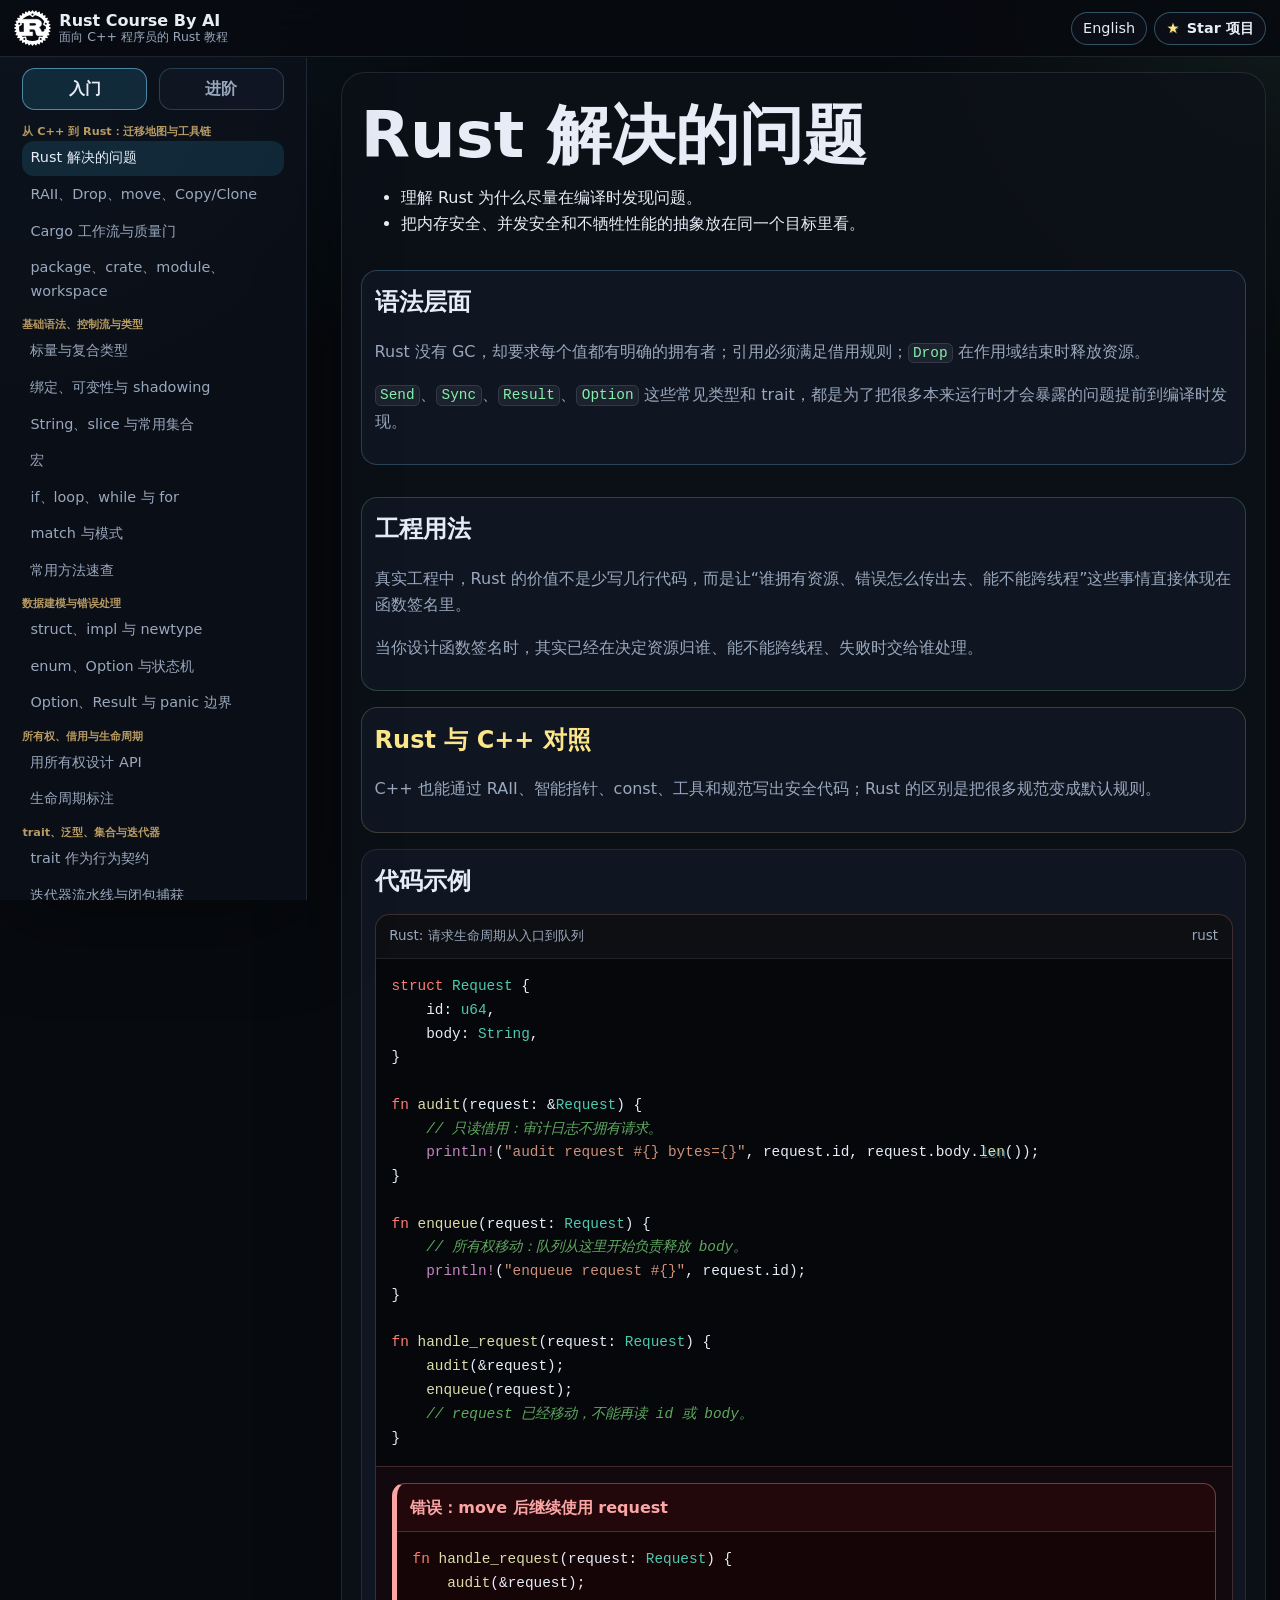
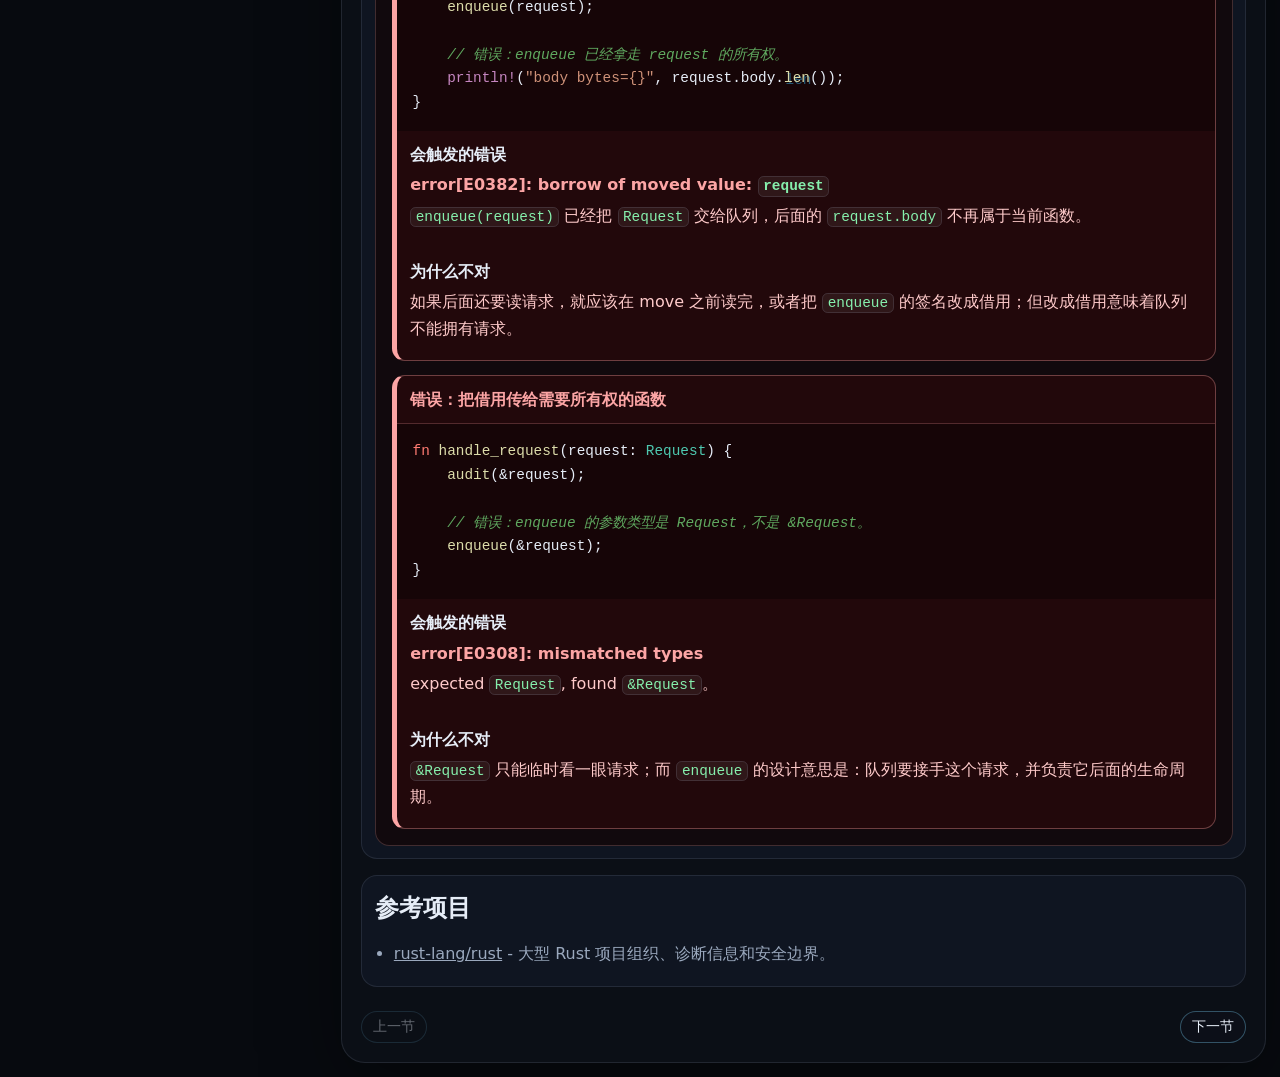
==== docs/index.html @ c112ea65 "Move control flow before method reference Co-authored-by: Copilot App <223556219+Copilot@users.norep" ====
<!doctype html>
<html lang="zh">
  <head>
    <meta charset="utf-8">
    <meta name="viewport" content="width=device-width, initial-scale=1">
    <title>Rust Course By AI - Rust for C++ Engineers</title>
    <meta name="description" content="A Rust course for C++ programmers, from syntax and mental models to real engineering practice.">
    <link rel="icon" href="assets/rust-logo-favicon.svg" type="image/svg+xml">
    <link rel="stylesheet" href="assets/styles.css?v=20260717-160400">
  </head>
  <body>
    <div class="app-shell">
      <header class="site-header">
        <a class="brand" href="#rust-vs-cpp-model" aria-label="Rust Course By AI home">
          <img class="brand-mark" src="assets/rust-logo-white.svg" alt="" aria-hidden="true">
          <span>
            <strong>Rust Course By AI</strong>
            <small id="brandSubtitle">Rust for C++ Engineers</small>
          </span>
        </a>
        <div class="header-actions">
          <button id="languageToggle" class="language-toggle" type="button">中文 / English</button>
          <a
            id="starCta"
            class="repo-link star-cta"
            href="https://github.com/DexterDreeeam/RustCourseByAi"
            target="_blank"
            rel="noreferrer"
            aria-label="Star RustCourseByAi on GitHub"
          >
            <span class="star-cta-icon" aria-hidden="true">★</span>
            <span data-star-label>Star</span>
            <span class="star-cta-count" data-star-count hidden></span>
          </a>
        </div>
      </header>

      <div class="layout">
        <aside class="sidebar" aria-label="Course navigation">
          <nav id="sidebarNav"></nav>
        </aside>

        <main class="main-content">
          <article id="courseRoot" class="lesson" aria-live="polite"></article>
        </main>
      </div>
    </div>

    <noscript>
      <div class="noscript">This tutorial needs JavaScript to render the course navigation.</div>
    </noscript>

    <script src="content/course-helpers.js?v=20260717-160400"></script>
    <script src="content/references.js?v=20260717-160400"></script>
    <script src="content/beginner/01-cpp-to-rust-map.js?v=20260717-160400"></script>
    <script src="content/beginner/02-toolchain-project-shape.js?v=20260717-160400"></script>
    <script src="content/beginner/03-syntax-values-types.js?v=20260717-160400"></script>
    <script src="content/beginner/03-control-flow-patterns.js?v=20260717-160400"></script>
    <script src="content/beginner/04-ownership-borrowing-lifetimes.js?v=20260717-160400"></script>
    <script src="content/beginner/05-data-modeling.js?v=20260717-160400"></script>
    <script src="content/beginner/06-error-boundaries.js?v=20260717-160400"></script>
    <script src="content/beginner/07-traits-generics-basic.js?v=20260717-160400"></script>
    <script src="content/beginner/08-collections-iterators-closures.js?v=20260717-160400"></script>
    <script src="content/beginner/09-modules-tests-docs.js?v=20260717-160400"></script>
    <script src="content/beginner/10-beginner-capstone.js?v=20260717-160400"></script>
    <script src="content/advanced/01-workspace-architecture.js?v=20260717-160400"></script>
    <script src="content/advanced/02-public-api-semver.js?v=20260717-160400"></script>
    <script src="content/advanced/03-advanced-traits-generics.js?v=20260717-160400"></script>
    <script src="content/advanced/04-async-runtime-boundaries.js?v=20260717-160400"></script>
    <script src="content/advanced/05-concurrency-communication.js?v=20260717-160400"></script>
    <script src="content/advanced/06-observability-errors.js?v=20260717-160400"></script>
    <script src="content/advanced/07-performance-engineering.js?v=20260717-160400"></script>
    <script src="content/advanced/08-unsafe-ffi.js?v=20260717-160400"></script>
    <script src="content/advanced/09-macros-codegen.js?v=20260717-160400"></script>
    <script src="content/advanced/10-testing-ci-release.js?v=20260717-160400"></script>
    <script src="content/advanced/11-advanced-capstone.js?v=20260717-160400"></script>
    <script src="content/course-data.js?v=20260717-160400"></script>
    <script src="assets/app.js?v=20260717-160400"></script>
  </body>
</html>
---- docs/assets/styles.css ----
:root {
  color-scheme: dark;
  --bg: #070a0f;
  --panel: #0d1119;
  --panel-strong: #121826;
  --panel-soft: #161e2d;
  --text: #e6edf7;
  --muted: #9aa8bd;
  --nav-chapter: #b89b63;
  --line: #263247;
  --accent: #7dd3fc;
  --accent-strong: #38bdf8;
  --accent-soft: rgba(56, 189, 248, 0.14);
  --green: #86efac;
  --yellow: #fde68a;
  --red: #fca5a5;
  --code: #05070b;
  --shadow: 0 24px 80px rgba(0, 0, 0, 0.35);
  --page-gutter: clamp(0.65rem, 1.1vw, 1.2rem);
  --sidebar-width: clamp(17rem, 24vw, 20rem);
  --sidebar-rail-width: var(--sidebar-width);
  --header-height: 3.65rem;
}

* {
  box-sizing: border-box;
}

html {
  scroll-behavior: smooth;
}

body {
  margin: 0;
  min-height: 100vh;
  background:
    radial-gradient(circle at top left, rgba(56, 189, 248, 0.12), transparent 30rem),
    radial-gradient(circle at top right, rgba(134, 239, 172, 0.08), transparent 26rem),
    var(--bg);
  color: var(--text);
  font-family: Inter, ui-sans-serif, system-ui, -apple-system, BlinkMacSystemFont, "Segoe UI", sans-serif;
  line-height: 1.65;
}

a {
  color: inherit;
}

.app-shell {
  min-height: 100vh;
  padding-top: var(--header-height);
  transition: padding-top 220ms ease;
}

.header-hidden .app-shell {
  padding-top: 0;
}

.site-header {
  position: fixed;
  top: 0;
  left: 0;
  right: 0;
  z-index: 20;
  display: flex;
  align-items: center;
  justify-content: space-between;
  gap: 0.75rem;
  padding: 0.62rem var(--page-gutter);
  border-bottom: 1px solid rgba(148, 163, 184, 0.16);
  background: rgba(7, 10, 15, 0.88);
  backdrop-filter: blur(16px);
  transform: translateY(0);
  transition: transform 220ms ease, opacity 220ms ease;
}

.header-hidden .site-header {
  opacity: 0;
  pointer-events: none;
  transform: translateY(-110%);
}

.brand {
  display: inline-flex;
  align-items: center;
  gap: 0.55rem;
  text-decoration: none;
}

.brand-mark {
  display: block;
  width: 2.28rem;
  height: 2.28rem;
  animation: rust-logo-spin 12s linear infinite;
  object-fit: contain;
  transform-origin: center;
}

@keyframes rust-logo-spin {
  from {
    transform: rotate(0deg);
  }

  to {
    transform: rotate(360deg);
  }
}

.brand strong,
.brand small {
  display: block;
  line-height: 1.14;
}

.brand small {
  color: var(--muted);
  font-size: 0.78rem;
}

.header-actions {
  display: flex;
  align-items: center;
  gap: 0.45rem;
}

.language-toggle,
.repo-link,
.nav-button {
  border: 1px solid rgba(125, 211, 252, 0.34);
  border-radius: 999px;
  background: rgba(13, 17, 25, 0.82);
  color: var(--text);
  cursor: pointer;
  font: inherit;
  font-size: 0.9rem;
  line-height: 1.2;
  padding: 0.42rem 0.7rem;
  text-decoration: none;
  transition: border-color 160ms ease, background 160ms ease, transform 160ms ease;
}

.star-cta {
  display: inline-flex;
  align-items: center;
  gap: 0.45rem;
  font-weight: 800;
}

.star-cta-icon {
  color: var(--yellow);
  line-height: 1;
  text-shadow: 1px 1px 0 rgba(253, 230, 138, 0.26);
}

.star-cta-count {
  border-left: 1px solid rgba(148, 163, 184, 0.22);
  color: var(--yellow);
  font-variant-numeric: tabular-nums;
  margin-left: 0.1rem;
  padding-left: 0.45rem;
}

.star-cta-acknowledged {
  border-color: rgba(134, 239, 172, 0.45);
  background: rgba(134, 239, 172, 0.1);
}

.language-toggle:hover,
.repo-link:hover,
.nav-button:hover {
  border-color: var(--accent);
  background: var(--accent-soft);
  transform: translateY(-1px);
}

.layout {
  display: grid;
  grid-template-columns: var(--sidebar-rail-width) minmax(0, 1fr);
  gap: clamp(0.75rem, 2vw, 1.25rem);
  padding: var(--page-gutter);
}

.sidebar {
  position: fixed;
  top: var(--header-height);
  bottom: 0;
  left: 0;
  z-index: 10;
  width: var(--sidebar-rail-width);
  max-height: none;
  overflow: auto;
  scrollbar-gutter: stable both-edges;
  scrollbar-width: thin;
  scrollbar-color: rgba(148, 163, 184, 0.35) transparent;
  border: 1px solid rgba(148, 163, 184, 0.16);
  border-top: 0;
  border-bottom: 0;
  border-left: 0;
  border-radius: 0;
  background: rgba(13, 17, 25, 0.76);
  box-shadow: var(--shadow);
  padding: clamp(0.56rem, 0.75vw, 0.8rem) 0.78rem 0.9rem;
  transition: top 220ms ease;
}

.sidebar::-webkit-scrollbar {
  width: 8px;
}

.sidebar::-webkit-scrollbar-track {
  background: transparent;
}

.sidebar::-webkit-scrollbar-thumb {
  background: rgba(148, 163, 184, 0.35);
  border-radius: 999px;
}

.sidebar::-webkit-scrollbar-thumb:hover {
  background: rgba(148, 163, 184, 0.55);
}

.header-hidden .sidebar {
  top: 0;
}

.part-tabs {
  display: grid;
  grid-template-columns: repeat(2, minmax(0, 1fr));
  gap: 0.75rem;
  margin-bottom: 0.95rem;
}

.part-tab {
  border: 1px solid rgba(125, 211, 252, 0.22);
  border-radius: 0.8rem;
  background: rgba(18, 24, 38, 0.76);
  color: var(--muted);
  cursor: pointer;
  font: inherit;
  font-weight: 800;
  padding: 0.42rem 0.55rem;
}

.part-tab:hover,
.part-tab.active {
  border-color: rgba(125, 211, 252, 0.55);
  background: var(--accent-soft);
  color: var(--text);
}

.nav-part {
  margin-bottom: 1rem;
}

.nav-chapter-title {
  color: var(--nav-chapter);
  font-size: 0.7rem;
  font-weight: 700;
  line-height: 1.2;
  margin: 0.55rem 0 0.15rem;
}

.nav-section {
  display: block;
  width: 100%;
  border: 0;
  border-radius: 0.75rem;
  background: transparent;
  color: var(--muted);
  cursor: pointer;
  font: inherit;
  font-size: 0.9rem;
  margin: 0.1rem 0;
  padding: 0.35rem 0.5rem;
  text-align: left;
}

.nav-section:hover,
.nav-section.active {
  background: var(--accent-soft);
  color: var(--text);
}

.main-content {
  grid-column: 2;
  min-width: 0;
}

.lesson {
  border: 1px solid rgba(148, 163, 184, 0.16);
  border-radius: 1.5rem;
  background: rgba(13, 17, 25, 0.78);
  box-shadow: var(--shadow);
}

.lesson h1 {
  font-size: clamp(2rem, 5vw, 4rem);
  line-height: 1.05;
  margin: 0.6rem 0 1rem;
}

.lesson p {
  color: var(--muted);
}

.content-card,
.comparison-card,
.examples,
.references {
  border: 1px solid rgba(148, 163, 184, 0.15);
  border-radius: 1rem;
  background: rgba(18, 24, 38, 0.76);
}

.lesson {
  padding: clamp(0.85rem, 1.45vw, 1.35rem);
}

.lesson-grid {
  display: grid;
  grid-template-columns: repeat(auto-fit, minmax(min(100%, 32rem), 1fr));
  gap: 1rem;
}

.content-card,
.comparison-card,
.examples,
.references {
  margin-top: 1rem;
  padding: 0.8rem;
}

.content-card h2,
.comparison-card h2,
.examples h2,
.references h2 {
  margin: 0 0 0.75rem;
}

.content-card.syntax {
  border-color: rgba(125, 211, 252, 0.24);
}

.content-card.engineering {
  border-color: rgba(134, 239, 172, 0.22);
}

.comparison-card {
  border-color: rgba(253, 230, 138, 0.2);
}

.comparison-card h2 {
  color: var(--yellow);
}

.content-card ul,
.references ul {
  margin: 0;
  padding-left: 1.2rem;
}

.content-card li,
.references li {
  color: var(--muted);
  margin: 0.35rem 0;
}

.examples-grid {
  display: grid;
  gap: 1rem;
}

.explanation-card {
  border: 1px solid rgba(125, 211, 252, 0.18);
  border-radius: 0.9rem;
  background: rgba(18, 24, 38, 0.64);
  padding: 0.75rem;
}

.explanation-card h3 {
  color: var(--accent);
  margin: 0 0 0.7rem;
}

.explanation-card p {
  margin: 0.45rem 0;
}

.example-diagram {
  border: 1px solid rgba(148, 163, 184, 0.16);
  border-radius: 0.75rem;
  background: var(--code);
  color: var(--text);
  margin-top: 0.9rem;
}

.file-tree-card {
  grid-column: 1 / -1;
}

.file-tree-panel {
  overflow: hidden;
  border: 1px solid rgba(148, 163, 184, 0.16);
  border-radius: 0.7rem;
  background: rgba(5, 7, 11, 0.46);
  margin-top: 0.65rem;
}

.file-tree-root {
  display: flex;
  align-items: center;
  gap: 0.55rem;
  border-bottom: 1px solid rgba(148, 163, 184, 0.14);
  background: rgba(2, 6, 23, 0.32);
  padding: 0.34rem 0.55rem;
}

.file-tree-root-icon,
.file-tree-dir .file-tree-badge,
.file-tree-file .file-tree-badge {
  display: inline-flex;
  align-items: center;
  justify-content: center;
}

.file-tree-root-icon {
  width: 0.58rem;
  height: 0.58rem;
  border: 1px solid var(--accent);
  border-radius: 0.18rem;
}

.file-tree-list {
  display: grid;
  margin: 0;
  padding: 0.18rem 0.45rem;
}

.file-tree-item {
  display: flex;
  align-items: center;
  border-bottom: 1px solid rgba(148, 163, 184, 0.08);
  border-radius: 0.35rem;
  outline: none;
  padding: 0.16rem 0.18rem 0.16rem calc(0.18rem + var(--tree-indent, 0rem));
}

.file-tree-item:hover,
.file-tree-item:focus-visible {
  background: rgba(125, 211, 252, 0.06);
}

.file-tree-node {
  display: inline-flex;
  align-items: center;
  gap: 0.55rem;
  min-width: 0;
}

.file-tree-badge {
  min-width: 2.35rem;
  border: 1px solid rgba(148, 163, 184, 0.2);
  border-radius: 0.35rem;
  color: var(--muted);
  font-size: 0.58rem;
  font-weight: 900;
  letter-spacing: 0.06em;
  padding: 0.08rem 0.3rem;
  text-transform: uppercase;
}

.file-tree-dir .file-tree-badge {
  border-color: rgba(253, 230, 138, 0.34);
  color: var(--yellow);
}

.file-tree-dir code {
  color: var(--yellow);
}

.file-tree-file .file-tree-badge {
  border-color: rgba(134, 239, 172, 0.22);
  color: var(--green);
}

.file-tree-file code {
  color: var(--green);
}

.file-tree-tooltip {
  position: fixed;
  z-index: 1200;
  max-width: min(30rem, calc(100vw - 1rem));
  border: 1px solid rgba(125, 211, 252, 0.28);
  border-radius: 0.7rem;
  background: var(--panel-strong);
  box-shadow: 0 18px 48px rgba(0, 0, 0, 0.5);
  padding: 0.65rem 0.75rem;
  color: var(--text);
  font-size: 0.84rem;
  line-height: 1.55;
  pointer-events: none;
}

.file-tree-tooltip[hidden] {
  display: none;
}

.file-tree-tooltip code {
  border: 1px solid rgba(148, 163, 184, 0.18);
  border-radius: 0.35rem;
  background: rgba(255, 255, 255, 0.06);
  color: var(--green);
  padding: 0.08rem 0.28rem;
}

.table-card {
  grid-column: 1 / -1;
}

.table-scroll {
  overflow-x: auto;
  margin-top: 0.8rem;
}

.table-search {
  display: grid;
  gap: 0.4rem;
  color: var(--muted);
  font-size: 0.9rem;
  margin: 0.4rem 0 0.8rem;
}

.table-search-input {
  width: min(100%, 32rem);
  border: 1px solid rgba(125, 211, 252, 0.34);
  border-radius: 999px;
  background: rgba(5, 7, 11, 0.72);
  color: var(--text);
  font: inherit;
  padding: 0.65rem 0.9rem;
}

.table-search-input:focus {
  border-color: var(--accent);
  outline: 2px solid rgba(125, 211, 252, 0.2);
}

.compare-table {
  width: 100%;
  border-collapse: collapse;
  font-size: 0.9rem;
}

.searchable-table {
  min-width: 70rem;
}

.method-search-results,
.method-table-groups {
  display: grid;
  gap: 1rem;
}

.method-search-results[hidden],
.method-table-groups[hidden] {
  display: none;
}

.method-search-results h4,
.method-table-group h4 {
  color: var(--accent);
  margin: 0.2rem 0 0.4rem;
}

.method-table-group {
  border-top: 1px solid rgba(148, 163, 184, 0.16);
  padding-top: 0.9rem;
}

.method-result-table,
.method-group-table {
  min-width: 52rem;
}

.compare-table th,
.compare-table td {
  border: 1px solid rgba(148, 163, 184, 0.18);
  padding: 0.5rem 0.7rem;
  text-align: left;
  vertical-align: top;
}

.source-summary-row {
  cursor: pointer;
}

.source-summary-row:hover {
  background: rgba(125, 211, 252, 0.08);
}

.source-toggle {
  border: 0;
  background: transparent;
  color: var(--accent);
  cursor: pointer;
  font: inherit;
  font-weight: 800;
  padding: 0;
  text-align: left;
}

.source-toggle::before {
  content: "▸";
  display: inline-block;
  margin-right: 0.4rem;
  transition: transform 140ms ease;
}

.source-summary-row[aria-expanded="true"] .source-toggle::before {
  transform: rotate(90deg);
}

.source-code-row pre {
  margin: 0;
  max-height: min(62vh, 42rem);
}

.compare-table thead th {
  background: rgba(56, 189, 248, 0.1);
  color: var(--text);
  font-weight: 700;
}

.compare-table tbody tr:nth-child(even) {
  background: rgba(148, 163, 184, 0.05);
}

.compare-table tr[hidden] {
  display: none;
}

.compare-table code {
  white-space: nowrap;
}

.compare-table .source-code-row code {
  display: block;
  white-space: pre;
}

.method-signature-code {
  color: var(--text);
}

.code-card {
  overflow: hidden;
  border: 1px solid rgba(148, 163, 184, 0.16);
  border-radius: 0.9rem;
  background: var(--code);
}

.code-card.has-mistakes {
  border-color: rgba(252, 165, 165, 0.24);
}

.code-header {
  display: flex;
  justify-content: space-between;
  gap: 1rem;
  border-bottom: 1px solid rgba(148, 163, 184, 0.14);
  background: rgba(255, 255, 255, 0.03);
  color: var(--muted);
  font-size: 0.84rem;
  padding: 0.65rem 0.85rem;
}

pre {
  margin: 0;
  overflow: auto;
  padding: 1rem;
}

.mistake-list {
  display: grid;
  gap: 0.9rem;
  border-top: 1px solid rgba(252, 165, 165, 0.2);
  background: rgba(127, 29, 29, 0.1);
  padding: 1rem;
}

.mistake-card {
  overflow: hidden;
  border: 1px solid rgba(252, 165, 165, 0.35);
  border-left: 0.35rem solid var(--red);
  border-radius: 0.8rem;
  background: rgba(69, 10, 10, 0.34);
}

.mistake-title {
  border-bottom: 1px solid rgba(252, 165, 165, 0.22);
  color: var(--red);
  font-weight: 800;
  padding: 0.65rem 0.85rem;
}

.mistake-code {
  background: rgba(0, 0, 0, 0.34);
}

.mistake-detail {
  padding: 0 0.85rem 0.85rem;
}

.mistake-detail strong {
  display: block;
  color: var(--text);
  margin: 0.7rem 0 0.25rem;
}

.mistake-detail p {
  color: #fecaca;
  margin: 0.25rem 0;
}

.mistake-error p:first-of-type {
  color: var(--red);
  font-weight: 800;
}

code {
  font-family: "Cascadia Code", "SFMono-Regular", Consolas, "Liberation Mono", "Microsoft YaHei", "PingFang SC", "Hiragino Sans GB", "Noto Sans CJK SC", "Noto Sans SC", monospace;
  font-size: 0.9rem;
}

.tok-comment {
  color: #5fa85f;
  font-style: italic;
}

.tok-keyword {
  color: #ff7b72;
}

.tok-type {
  color: #4ec9b0;
}

.tok-fn {
  color: #dcdcaa;
}

.method-ref {
  border-radius: 0.25rem;
  cursor: help;
  text-shadow: 1.5px 1.5px 0 rgba(56, 189, 248, 0.45);
  transition: text-shadow 140ms ease, background 140ms ease, box-shadow 140ms ease;
}

.ident-highlight {
  border-radius: 0.2rem;
  background: rgba(125, 211, 252, 0.2);
  box-shadow: 0 0 0 1px rgba(125, 211, 252, 0.25);
}

.method-ref:hover,
.method-ref:focus-visible {
  background: rgba(56, 189, 248, 0.14);
  box-shadow: 0 0 0 0.12rem rgba(56, 189, 248, 0.22);
  text-shadow: 1px 1px 0 rgba(56, 189, 248, 0.3);
  outline: none;
}

.method-tooltip {
  position: fixed;
  z-index: 1200;
  max-width: min(28rem, calc(100vw - 1rem));
  border: 1px solid rgba(125, 211, 252, 0.28);
  border-radius: 0.7rem;
  background: var(--panel-strong);
  box-shadow: 0 18px 48px rgba(0, 0, 0, 0.5);
  padding: 0.7rem 0.8rem;
  color: var(--text);
  font-size: 0.84rem;
  line-height: 1.55;
  pointer-events: none;
}

.method-tooltip[hidden] {
  display: none;
}

.method-tooltip-item {
  display: flex;
  flex-direction: column;
  gap: 0.2rem;
}

.method-tooltip-item + .method-tooltip-item {
  margin-top: 0.6rem;
  padding-top: 0.6rem;
  border-top: 1px solid rgba(148, 163, 184, 0.18);
}

.method-tooltip-sig {
  display: block;
  white-space: pre-wrap;
  word-break: break-word;
}

.method-tooltip-group {
  font-size: 0.72rem;
  font-weight: 800;
  letter-spacing: 0.05em;
  text-transform: uppercase;
  color: var(--accent);
}

.method-tooltip-note {
  color: var(--muted);
}

.tok-macro {
  color: #c586c0;
}

.tok-string {
  color: #ce9178;
}

.tok-number {
  color: #b5cea8;
}

.tok-lifetime {
  color: #ffa657;
}

.tok-literal {
  color: #569cd6;
}

.tok-attribute {
  color: #9aa8bd;
}

p code,
li code {
  border: 1px solid rgba(148, 163, 184, 0.18);
  border-radius: 0.35rem;
  background: rgba(255, 255, 255, 0.06);
  color: var(--green);
  padding: 0.08rem 0.28rem;
}

.lesson-footer {
  display: flex;
  justify-content: space-between;
  gap: 1rem;
  margin-top: 1.5rem;
}

.nav-button[disabled] {
  cursor: not-allowed;
  opacity: 0.4;
  transform: none;
}

.noscript {
  background: var(--red);
  color: #1f0a0a;
  padding: 1rem;
}

@media (max-width: 980px) {
  .layout {
    grid-template-columns: 1fr;
  }

  .sidebar {
    position: static;
    width: auto;
    max-height: none;
  }

  .main-content {
    grid-column: auto;
  }

  .lesson-grid {
    grid-template-columns: 1fr;
  }
}

@media (max-width: 640px) {
  .site-header {
    align-items: flex-start;
    flex-direction: column;
  }

  .header-actions,
  .lesson-footer {
    width: 100%;
  }

  .language-toggle,
  .repo-link,
  .nav-button {
    justify-content: center;
    text-align: center;
    flex: 1;
  }

  .file-tree-item {
    display: flex;
  }
}
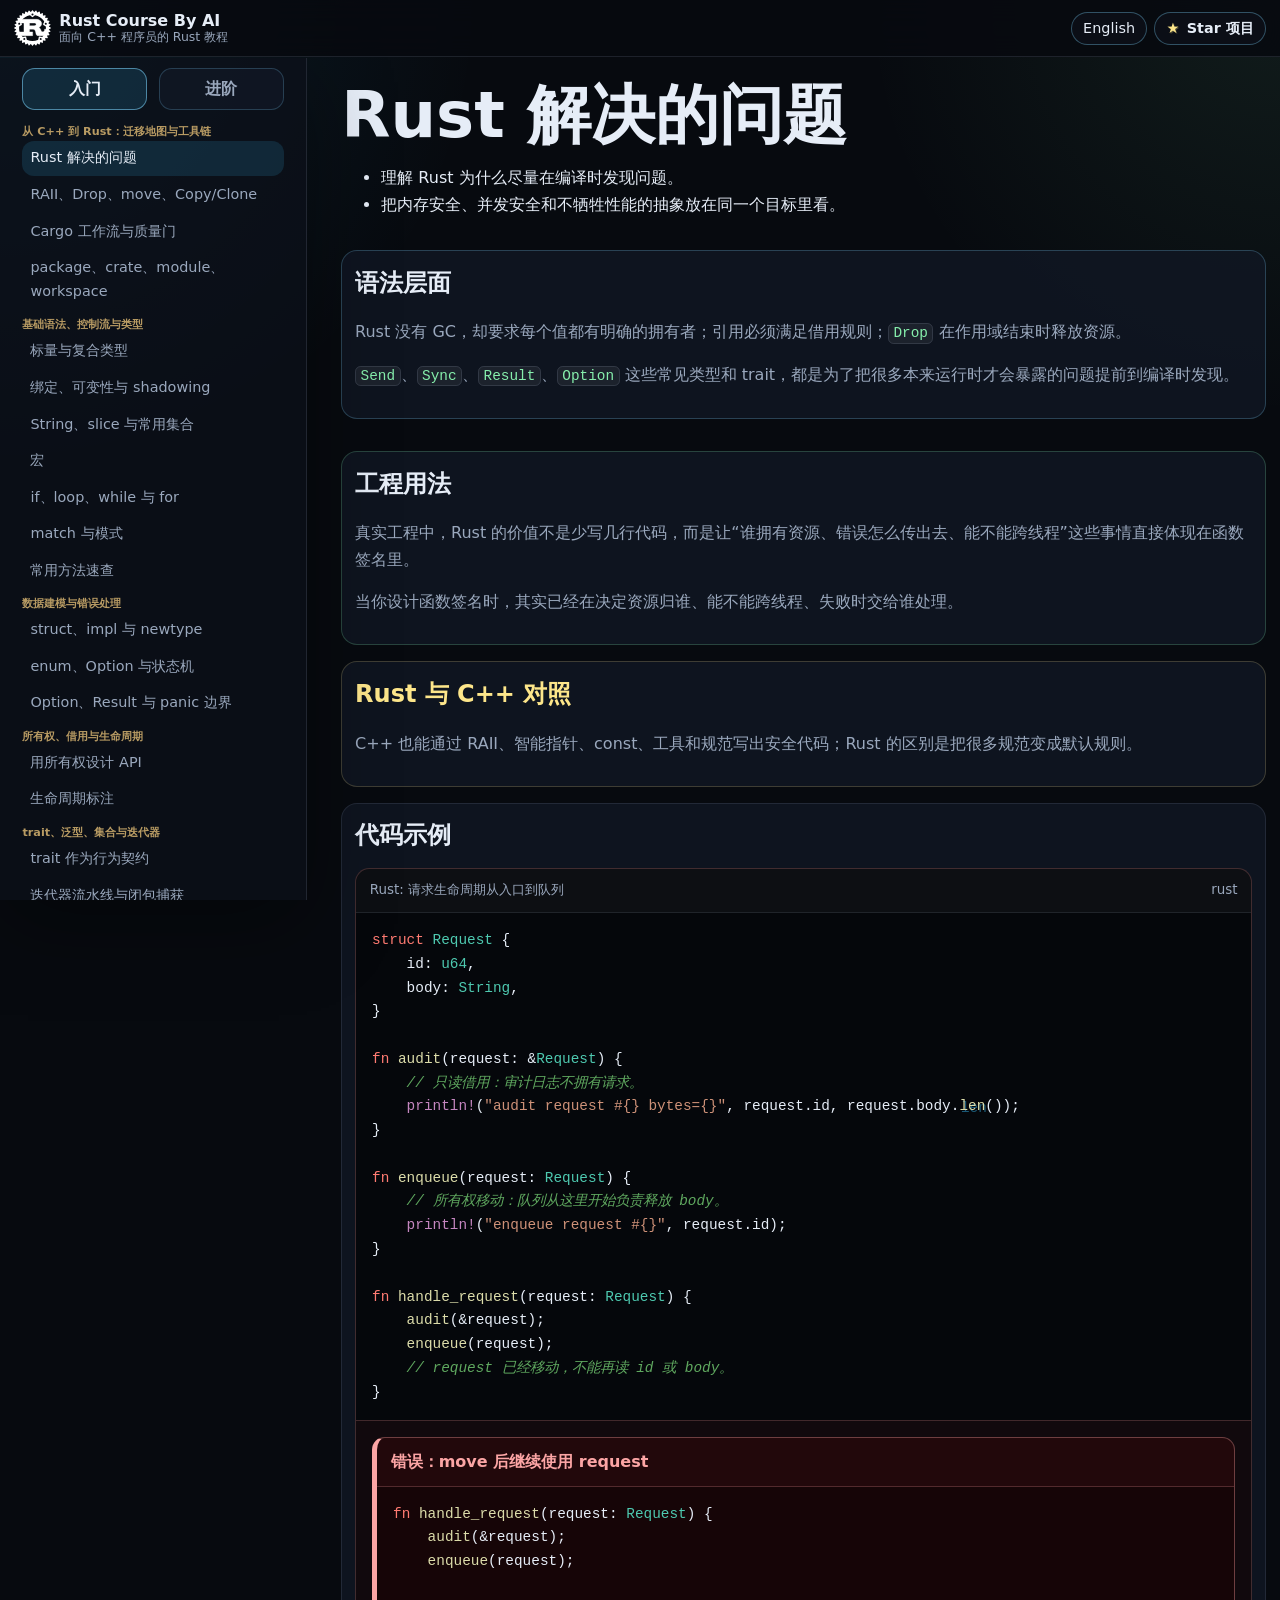
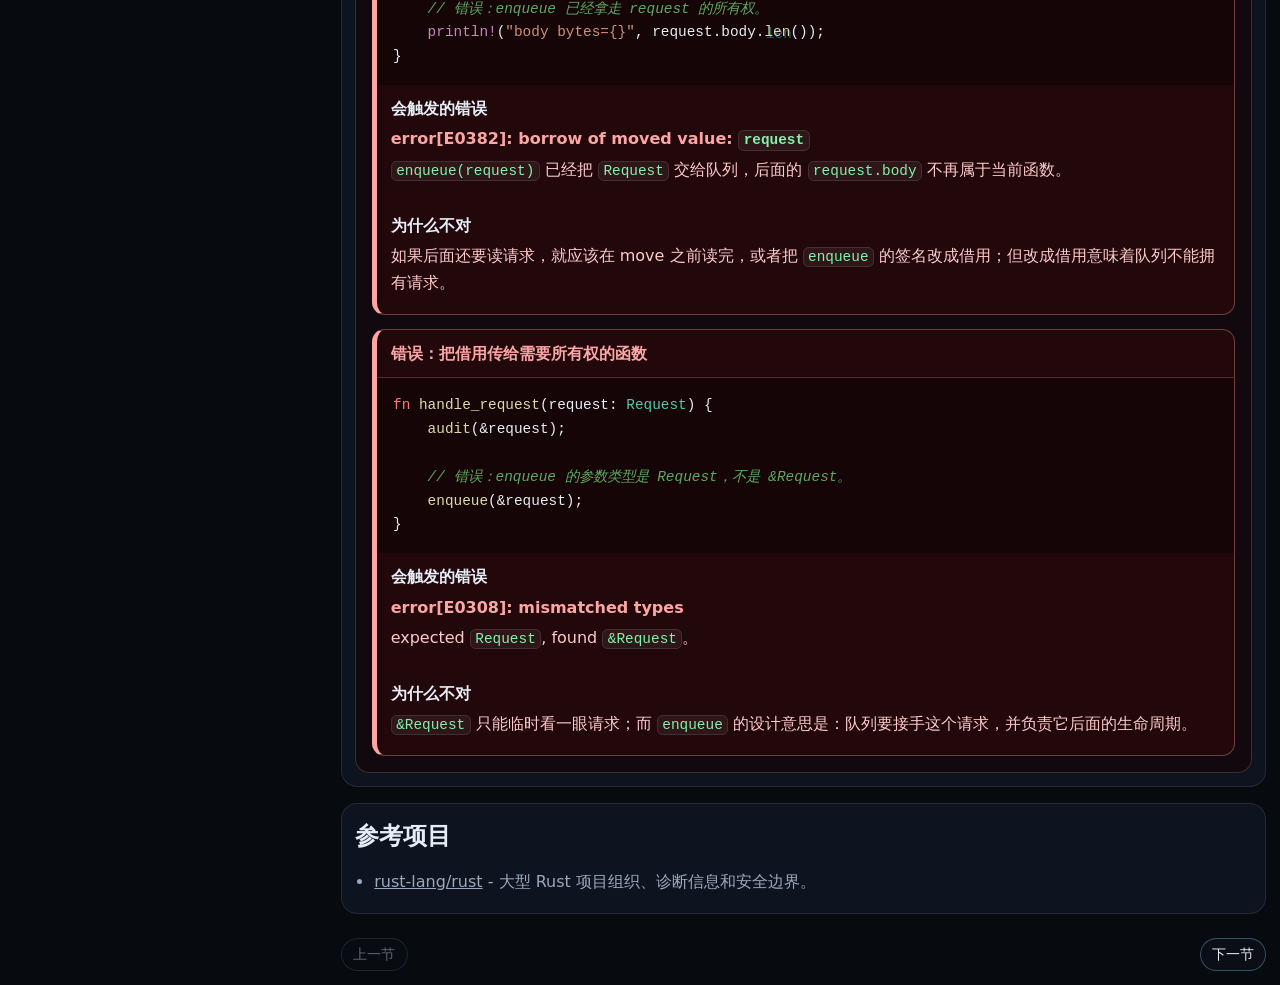
==== commit d72fb3a5: "Remove main content outer frame Co-authored-by: Copilot App <223556219+Copilot@users.noreply.github." ====
--- a/docs/index.html
+++ b/docs/index.html
@@ -6,7 +6,7 @@
     <title>Rust Course By AI - Rust for C++ Engineers</title>
     <meta name="description" content="A Rust course for C++ programmers, from syntax and mental models to real engineering practice.">
     <link rel="icon" href="assets/rust-logo-favicon.svg" type="image/svg+xml">
-    <link rel="stylesheet" href="assets/styles.css?v=20260717-160400">
+    <link rel="stylesheet" href="assets/styles.css?v=20260718-150700">
   </head>
   <body>
     <div class="app-shell">
@@ -50,31 +50,31 @@
       <div class="noscript">This tutorial needs JavaScript to render the course navigation.</div>
     </noscript>
 
-    <script src="content/course-helpers.js?v=20260717-160400"></script>
-    <script src="content/references.js?v=20260717-160400"></script>
-    <script src="content/beginner/01-cpp-to-rust-map.js?v=20260717-160400"></script>
-    <script src="content/beginner/02-toolchain-project-shape.js?v=20260717-160400"></script>
-    <script src="content/beginner/03-syntax-values-types.js?v=20260717-160400"></script>
-    <script src="content/beginner/03-control-flow-patterns.js?v=20260717-160400"></script>
-    <script src="content/beginner/04-ownership-borrowing-lifetimes.js?v=20260717-160400"></script>
-    <script src="content/beginner/05-data-modeling.js?v=20260717-160400"></script>
-    <script src="content/beginner/06-error-boundaries.js?v=20260717-160400"></script>
-    <script src="content/beginner/07-traits-generics-basic.js?v=20260717-160400"></script>
-    <script src="content/beginner/08-collections-iterators-closures.js?v=20260717-160400"></script>
-    <script src="content/beginner/09-modules-tests-docs.js?v=20260717-160400"></script>
-    <script src="content/beginner/10-beginner-capstone.js?v=20260717-160400"></script>
-    <script src="content/advanced/01-workspace-architecture.js?v=20260717-160400"></script>
-    <script src="content/advanced/02-public-api-semver.js?v=20260717-160400"></script>
-    <script src="content/advanced/03-advanced-traits-generics.js?v=20260717-160400"></script>
-    <script src="content/advanced/04-async-runtime-boundaries.js?v=20260717-160400"></script>
-    <script src="content/advanced/05-concurrency-communication.js?v=20260717-160400"></script>
-    <script src="content/advanced/06-observability-errors.js?v=20260717-160400"></script>
-    <script src="content/advanced/07-performance-engineering.js?v=20260717-160400"></script>
-    <script src="content/advanced/08-unsafe-ffi.js?v=20260717-160400"></script>
-    <script src="content/advanced/09-macros-codegen.js?v=20260717-160400"></script>
-    <script src="content/advanced/10-testing-ci-release.js?v=20260717-160400"></script>
-    <script src="content/advanced/11-advanced-capstone.js?v=20260717-160400"></script>
-    <script src="content/course-data.js?v=20260717-160400"></script>
-    <script src="assets/app.js?v=20260717-160400"></script>
+    <script src="content/course-helpers.js?v=20260718-150700"></script>
+    <script src="content/references.js?v=20260718-150700"></script>
+    <script src="content/beginner/01-cpp-to-rust-map.js?v=20260718-150700"></script>
+    <script src="content/beginner/02-toolchain-project-shape.js?v=20260718-150700"></script>
+    <script src="content/beginner/03-syntax-values-types.js?v=20260718-150700"></script>
+    <script src="content/beginner/03-control-flow-patterns.js?v=20260718-150700"></script>
+    <script src="content/beginner/04-ownership-borrowing-lifetimes.js?v=20260718-150700"></script>
+    <script src="content/beginner/05-data-modeling.js?v=20260718-150700"></script>
+    <script src="content/beginner/06-error-boundaries.js?v=20260718-150700"></script>
+    <script src="content/beginner/07-traits-generics-basic.js?v=20260718-150700"></script>
+    <script src="content/beginner/08-collections-iterators-closures.js?v=20260718-150700"></script>
+    <script src="content/beginner/09-modules-tests-docs.js?v=20260718-150700"></script>
+    <script src="content/beginner/10-beginner-capstone.js?v=20260718-150700"></script>
+    <script src="content/advanced/01-workspace-architecture.js?v=20260718-150700"></script>
+    <script src="content/advanced/02-public-api-semver.js?v=20260718-150700"></script>
+    <script src="content/advanced/03-advanced-traits-generics.js?v=20260718-150700"></script>
+    <script src="content/advanced/04-async-runtime-boundaries.js?v=20260718-150700"></script>
+    <script src="content/advanced/05-concurrency-communication.js?v=20260718-150700"></script>
+    <script src="content/advanced/06-observability-errors.js?v=20260718-150700"></script>
+    <script src="content/advanced/07-performance-engineering.js?v=20260718-150700"></script>
+    <script src="content/advanced/08-unsafe-ffi.js?v=20260718-150700"></script>
+    <script src="content/advanced/09-macros-codegen.js?v=20260718-150700"></script>
+    <script src="content/advanced/10-testing-ci-release.js?v=20260718-150700"></script>
+    <script src="content/advanced/11-advanced-capstone.js?v=20260718-150700"></script>
+    <script src="content/course-data.js?v=20260718-150700"></script>
+    <script src="assets/app.js?v=20260718-150700"></script>
   </body>
 </html>
--- a/docs/assets/styles.css
+++ b/docs/assets/styles.css
@@ -288,10 +288,7 @@
 }
 
 .lesson {
-  border: 1px solid rgba(148, 163, 184, 0.16);
-  border-radius: 1.5rem;
-  background: rgba(13, 17, 25, 0.78);
-  box-shadow: var(--shadow);
+  background: transparent;
 }
 
 .lesson h1 {
@@ -314,7 +311,7 @@
 }
 
 .lesson {
-  padding: clamp(0.85rem, 1.45vw, 1.35rem);
+  padding: 0;
 }
 
 .lesson-grid {
@@ -731,7 +728,9 @@
 
 code {
   font-family: "Cascadia Code", "SFMono-Regular", Consolas, "Liberation Mono", "Microsoft YaHei", "PingFang SC", "Hiragino Sans GB", "Noto Sans CJK SC", "Noto Sans SC", monospace;
+  font-feature-settings: "liga" 0, "calt" 0;
   font-size: 0.9rem;
+  font-variant-ligatures: none;
 }
 
 .tok-comment {
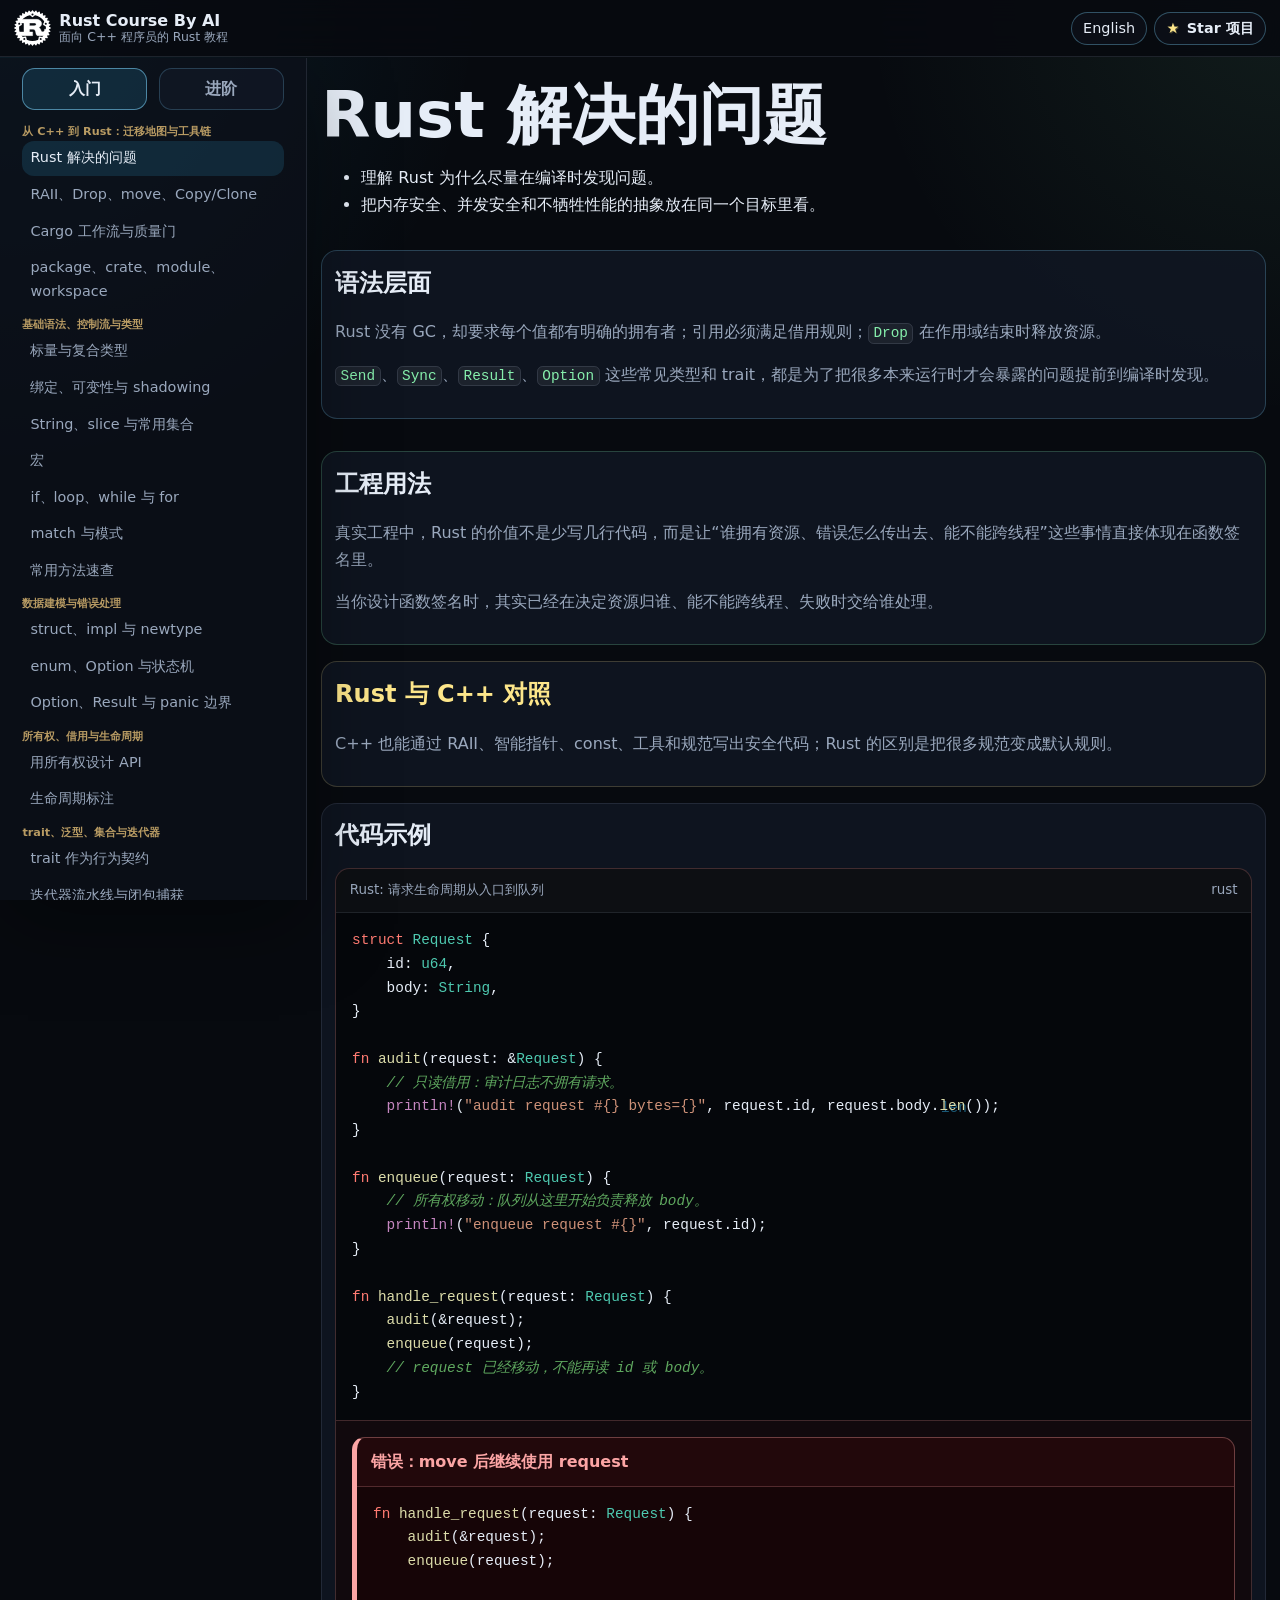
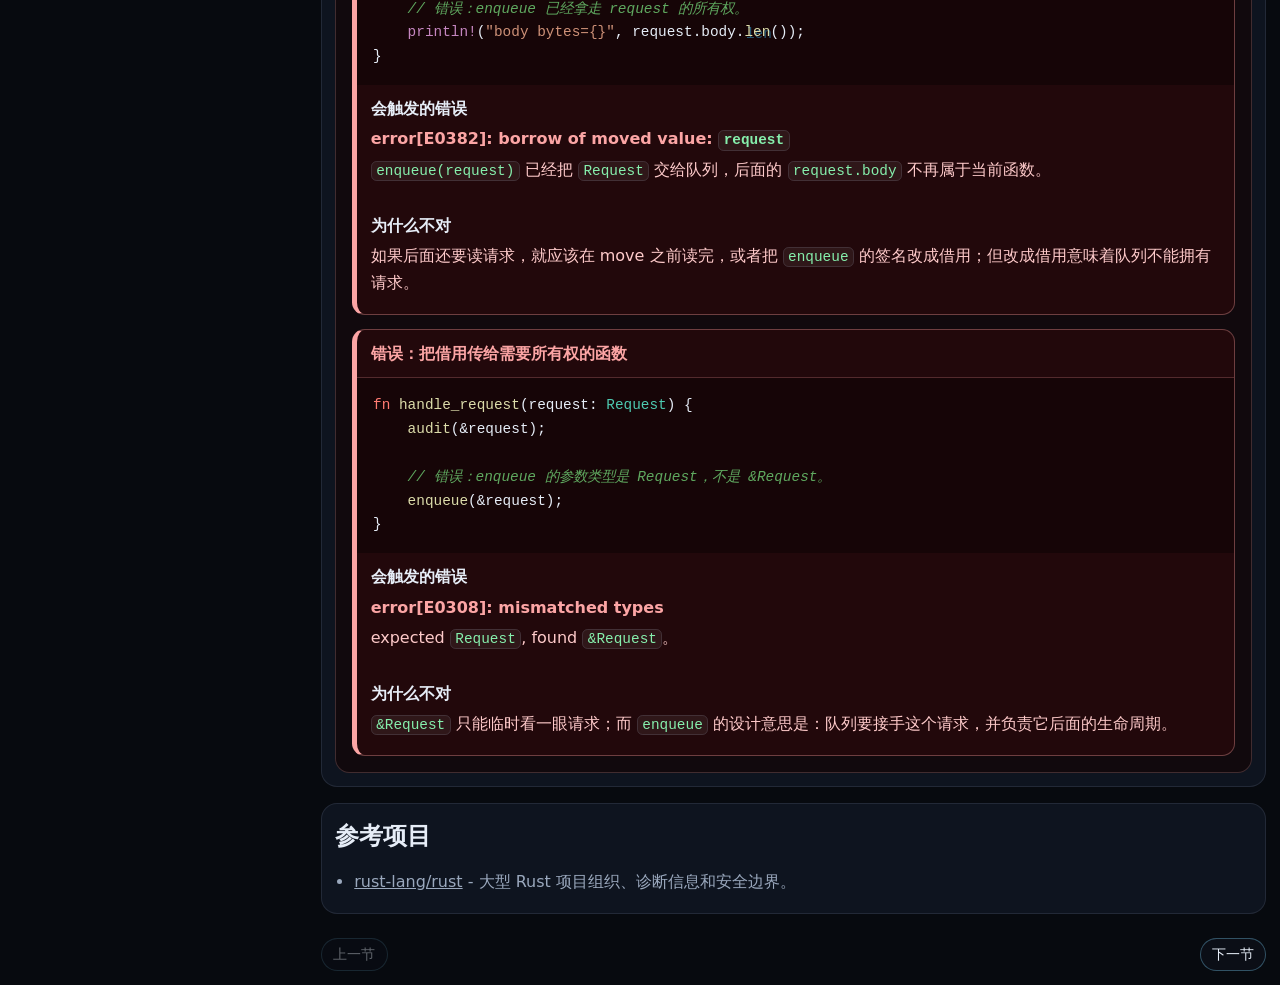
==== commit 30bb3bf5: "Balance main content gutter Co-authored-by: Copilot App <223556219+Copilot@users.noreply.github.com>" ====
--- a/docs/index.html
+++ b/docs/index.html
@@ -6,7 +6,7 @@
     <title>Rust Course By AI - Rust for C++ Engineers</title>
     <meta name="description" content="A Rust course for C++ programmers, from syntax and mental models to real engineering practice.">
     <link rel="icon" href="assets/rust-logo-favicon.svg" type="image/svg+xml">
-    <link rel="stylesheet" href="assets/styles.css?v=20260718-150700">
+    <link rel="stylesheet" href="assets/styles.css?v=20260718-151300">
   </head>
   <body>
     <div class="app-shell">
@@ -50,31 +50,31 @@
       <div class="noscript">This tutorial needs JavaScript to render the course navigation.</div>
     </noscript>
 
-    <script src="content/course-helpers.js?v=20260718-150700"></script>
-    <script src="content/references.js?v=20260718-150700"></script>
-    <script src="content/beginner/01-cpp-to-rust-map.js?v=20260718-150700"></script>
-    <script src="content/beginner/02-toolchain-project-shape.js?v=20260718-150700"></script>
-    <script src="content/beginner/03-syntax-values-types.js?v=20260718-150700"></script>
-    <script src="content/beginner/03-control-flow-patterns.js?v=20260718-150700"></script>
-    <script src="content/beginner/04-ownership-borrowing-lifetimes.js?v=20260718-150700"></script>
-    <script src="content/beginner/05-data-modeling.js?v=20260718-150700"></script>
-    <script src="content/beginner/06-error-boundaries.js?v=20260718-150700"></script>
-    <script src="content/beginner/07-traits-generics-basic.js?v=20260718-150700"></script>
-    <script src="content/beginner/08-collections-iterators-closures.js?v=20260718-150700"></script>
-    <script src="content/beginner/09-modules-tests-docs.js?v=20260718-150700"></script>
-    <script src="content/beginner/10-beginner-capstone.js?v=20260718-150700"></script>
-    <script src="content/advanced/01-workspace-architecture.js?v=20260718-150700"></script>
-    <script src="content/advanced/02-public-api-semver.js?v=20260718-150700"></script>
-    <script src="content/advanced/03-advanced-traits-generics.js?v=20260718-150700"></script>
-    <script src="content/advanced/04-async-runtime-boundaries.js?v=20260718-150700"></script>
-    <script src="content/advanced/05-concurrency-communication.js?v=20260718-150700"></script>
-    <script src="content/advanced/06-observability-errors.js?v=20260718-150700"></script>
-    <script src="content/advanced/07-performance-engineering.js?v=20260718-150700"></script>
-    <script src="content/advanced/08-unsafe-ffi.js?v=20260718-150700"></script>
-    <script src="content/advanced/09-macros-codegen.js?v=20260718-150700"></script>
-    <script src="content/advanced/10-testing-ci-release.js?v=20260718-150700"></script>
-    <script src="content/advanced/11-advanced-capstone.js?v=20260718-150700"></script>
-    <script src="content/course-data.js?v=20260718-150700"></script>
-    <script src="assets/app.js?v=20260718-150700"></script>
+    <script src="content/course-helpers.js?v=20260718-151300"></script>
+    <script src="content/references.js?v=20260718-151300"></script>
+    <script src="content/beginner/01-cpp-to-rust-map.js?v=20260718-151300"></script>
+    <script src="content/beginner/02-toolchain-project-shape.js?v=20260718-151300"></script>
+    <script src="content/beginner/03-syntax-values-types.js?v=20260718-151300"></script>
+    <script src="content/beginner/03-control-flow-patterns.js?v=20260718-151300"></script>
+    <script src="content/beginner/04-ownership-borrowing-lifetimes.js?v=20260718-151300"></script>
+    <script src="content/beginner/05-data-modeling.js?v=20260718-151300"></script>
+    <script src="content/beginner/06-error-boundaries.js?v=20260718-151300"></script>
+    <script src="content/beginner/07-traits-generics-basic.js?v=20260718-151300"></script>
+    <script src="content/beginner/08-collections-iterators-closures.js?v=20260718-151300"></script>
+    <script src="content/beginner/09-modules-tests-docs.js?v=20260718-151300"></script>
+    <script src="content/beginner/10-beginner-capstone.js?v=20260718-151300"></script>
+    <script src="content/advanced/01-workspace-architecture.js?v=20260718-151300"></script>
+    <script src="content/advanced/02-public-api-semver.js?v=20260718-151300"></script>
+    <script src="content/advanced/03-advanced-traits-generics.js?v=20260718-151300"></script>
+    <script src="content/advanced/04-async-runtime-boundaries.js?v=20260718-151300"></script>
+    <script src="content/advanced/05-concurrency-communication.js?v=20260718-151300"></script>
+    <script src="content/advanced/06-observability-errors.js?v=20260718-151300"></script>
+    <script src="content/advanced/07-performance-engineering.js?v=20260718-151300"></script>
+    <script src="content/advanced/08-unsafe-ffi.js?v=20260718-151300"></script>
+    <script src="content/advanced/09-macros-codegen.js?v=20260718-151300"></script>
+    <script src="content/advanced/10-testing-ci-release.js?v=20260718-151300"></script>
+    <script src="content/advanced/11-advanced-capstone.js?v=20260718-151300"></script>
+    <script src="content/course-data.js?v=20260718-151300"></script>
+    <script src="assets/app.js?v=20260718-151300"></script>
   </body>
 </html>
--- a/docs/assets/styles.css
+++ b/docs/assets/styles.css
@@ -176,8 +176,8 @@
 .layout {
   display: grid;
   grid-template-columns: var(--sidebar-rail-width) minmax(0, 1fr);
-  gap: clamp(0.75rem, 2vw, 1.25rem);
-  padding: var(--page-gutter);
+  gap: var(--page-gutter);
+  padding: var(--page-gutter) var(--page-gutter) var(--page-gutter) 0;
 }
 
 .sidebar {
@@ -874,7 +874,9 @@
 
 @media (max-width: 980px) {
   .layout {
+    gap: var(--page-gutter);
     grid-template-columns: 1fr;
+    padding: var(--page-gutter);
   }
 
   .sidebar {
